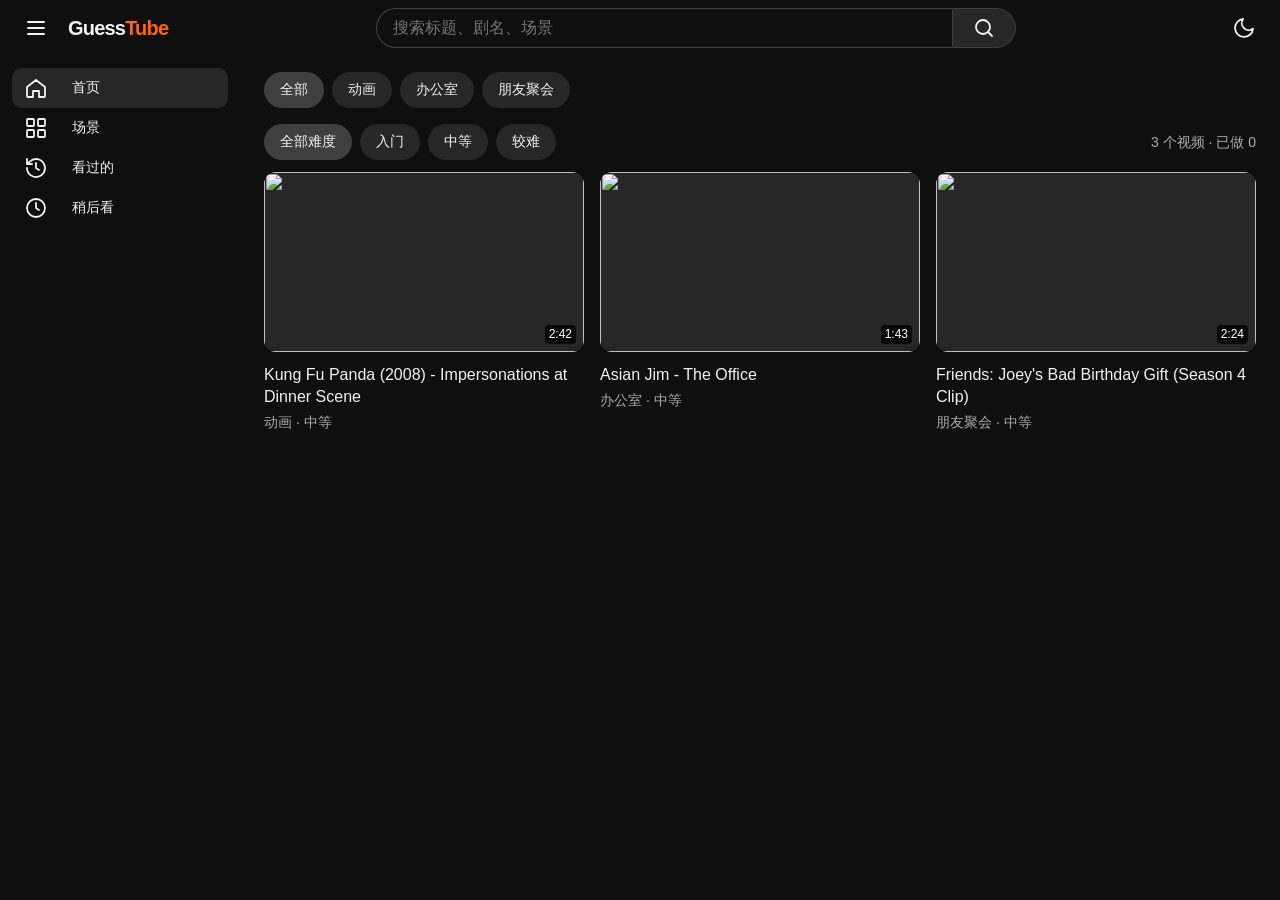
==== index.html @ d7e1af6d "GuessTube 外壳：首页/场景/看过/稍后看、看完出题、双击启动；去掉生词本" ====
<!doctype html>
<html lang="zh-CN">
<head>
<meta charset="UTF-8">
<meta name="viewport" content="width=device-width,initial-scale=1">
<link rel="icon" href="data:image/svg+xml,%3Csvg xmlns=%27http://www.w3.org/2000/svg%27 viewBox=%270 0 32 32%27%3E%3Crect width=%2732%27 height=%2732%27 rx=%277%27 fill=%27%23ff6600%27/%3E%3Ctext x=%2716%27 y=%2723%27 font-size=%2720%27 text-anchor=%27middle%27 fill=%27white%27 font-family=%27Arial%27 font-weight=%27bold%27%3E%3F%3C/text%3E%3C/svg%3E">
<title>GuessTube · 看画面猜英文</title>
<link rel="stylesheet" href="style.css">
</head>
<body>
<header>
  <div class="left">
    <button id="menu" class="icon" aria-label="菜单"></button>
    <a class="brand" href="#/">Guess<b>Tube</b></a>
  </div>
  <form id="search" role="search">
    <input id="query" type="search" placeholder="搜索标题、剧名、场景" autocomplete="off">
    <button aria-label="搜索" id="search-button"></button>
  </form>
  <div class="right"><button class="icon" id="theme" aria-label="切换深色"></button></div>
</header>
<div id="scrim"></div>
<nav aria-label="主导航"></nav>
<main id="view"></main>
<div id="toast" role="status"></div>
<script src="data/videos.js"></script>
<script src="main.js"></script>
</body>
</html>
---- style.css ----
:root{--bg:#fff;--surface:#f2f2f2;--line:#e5e5e5;--text:#0f0f0f;--muted:#606060;--accent:#f60;--blue:#065fd4;--header:56px;--sidebar:240px;--gap:16px;--radius:12px;--column:1100px;color-scheme:light}
:root[data-theme=dark]{--bg:#0f0f0f;--surface:#272727;--line:#3f3f3f;--text:#f1f1f1;--muted:#aaa;--blue:#3ea6ff;color-scheme:dark}
*{box-sizing:border-box}body{margin:0;background:var(--bg);color:var(--text);font:14px/1.4 Roboto,"Segoe UI",-apple-system,BlinkMacSystemFont,Arial,sans-serif}a{color:inherit;text-decoration:none}button,input,select{font:inherit;color:inherit}button{border:0;background:none;cursor:pointer}button:focus-visible,a:focus-visible{outline:2px solid var(--blue);outline-offset:3px}svg{width:24px;height:24px;flex-shrink:0;fill:none;stroke:currentColor;stroke-width:1.8;stroke-linecap:round;stroke-linejoin:round}header{height:var(--header);position:fixed;inset:0 0 auto;z-index:10;display:flex;align-items:center;justify-content:space-between;gap:16px;padding:0 16px;background:var(--bg)}.left,.right{display:flex;align-items:center}.left{gap:12px;flex:none}.brand{font-size:20px;font-weight:700;letter-spacing:-.8px;white-space:nowrap}.brand b{color:var(--accent)}.icon{width:40px;height:40px;border-radius:50%;display:grid;place-items:center}.icon:hover{background:var(--surface)}#search{display:flex;flex:0 1 640px;min-width:0}#query{height:40px;width:0;min-width:0;flex:1;padding:0 16px;border:1px solid var(--line);border-right:0;border-radius:40px 0 0 40px;background:var(--bg);font-size:16px;outline:none}#query:focus{border-color:var(--blue)}#search button{width:64px;height:40px;background:var(--surface);border:1px solid var(--line);border-radius:0 40px 40px 0;display:grid;place-items:center}nav{position:fixed;inset:56px auto 0 0;width:240px;padding:12px;overflow:auto;background:var(--bg);z-index:9}nav a{display:flex;gap:24px;align-items:center;height:40px;padding:0 12px;border-radius:10px}nav a.active,nav a:hover{background:var(--surface)}nav a.active{font-weight:500}main{margin-left:240px;padding:56px 24px 40px}.collapsed nav{width:72px;padding:4px}.collapsed nav a{flex-direction:column;gap:4px;height:74px;font-size:10px;padding:0;justify-content:center}.collapsed main{margin-left:72px}#scrim{display:none}.toolbar{display:flex;gap:8px;flex-wrap:wrap;align-items:center;padding-top:16px;max-width:1100px}.pill{height:36px;border-radius:18px;padding:0 16px;background:var(--surface);display:inline-flex;gap:6px;align-items:center;font-weight:500}.pill svg{width:20px;height:20px}.pill.active{background:var(--line)}.grow{flex:1}.filters{display:flex;flex-wrap:wrap;gap:16px 40px;padding:16px 0 8px;max-width:1100px;border-bottom:1px solid var(--line)}.filters h4{font-size:12px;letter-spacing:.04em;text-transform:uppercase;font-weight:500;color:var(--muted);margin:0 0 8px;padding-bottom:10px;border-bottom:1px solid var(--line);min-width:140px}.filters button{display:block;padding:7px 0;color:var(--muted);text-align:left}.filters button.active{font-weight:500;color:var(--text)}.grid{display:grid;grid-template-columns:repeat(auto-fill,minmax(300px,1fr));gap:40px 16px;padding-top:12px}.card{min-width:0;display:block}.thumb{aspect-ratio:16/9;background:var(--surface);border-radius:12px;position:relative;overflow:hidden}.duration{position:absolute;right:8px;bottom:8px;font-size:12px;font-weight:500;background:#000c;color:#fff;padding:1px 4px;border-radius:4px}.save{display:none;position:absolute;top:6px;right:6px;width:30px;height:30px;border-radius:4px;background:#000c;color:white;place-items:center}.save svg{width:20px;height:20px}.card:hover .save,.save:focus-visible,.save.active{display:grid}.info{padding-top:12px}.info h3{margin:0 0 4px;font-size:16px;font-weight:500;line-height:22px;display:-webkit-box;-webkit-line-clamp:2;-webkit-box-orient:vertical;overflow:hidden}.sub{font-size:14px;line-height:20px;color:var(--muted)}h2{font-size:24px;margin:16px 0 0}.status{text-align:center;color:var(--muted);padding:24px 0}.settings,.about{max-width:720px}.setting{display:flex;gap:24px;align-items:flex-start;justify-content:space-between;margin-top:24px;background:var(--surface);padding:16px;border-radius:12px}.setting b{font-size:15px;font-weight:500}.setting p{margin:6px 0 0;color:var(--muted);line-height:1.5}.setting input{width:36px;height:20px;accent-color:var(--blue);flex:none}.setting select{background:var(--bg);border:1px solid var(--line);padding:4px}.about{margin:auto;padding:24px 0 48px;font-size:15px;line-height:1.7}.about h1{font-size:32px;line-height:1.2;margin:0 0 8px;letter-spacing:-.8px}.about .lede{font-size:18px;color:var(--muted);margin:0 0 24px}.about h2{font-size:20px;margin:32px 0 8px}.stats{display:flex;flex-wrap:wrap;gap:24px;background:var(--surface);padding:16px;border-radius:12px}.stats b{display:block;font-size:24px}.stats span{font-size:13px;color:var(--muted)}.areas{display:grid;grid-template-columns:repeat(auto-fill,minmax(260px,1fr));gap:16px;margin-top:16px}.area{background:var(--surface);border-radius:12px;padding:14px 16px}.area h3{margin:0 0 6px;font-size:16px}.area a{display:block;padding:4px 0;color:var(--muted)}.watch{display:flex;gap:24px;padding-top:24px}.primary{flex:1;min-width:0}.related{width:340px;flex:none}.player{aspect-ratio:16/9;background:#000;border-radius:12px;overflow:hidden}.player iframe{width:100%;height:100%;border:0}.watch h1{font-size:20px;line-height:28px;margin:12px 0 8px}.owner{display:flex;align-items:center;justify-content:space-between;gap:12px;flex-wrap:wrap}.actions{display:flex;gap:8px;flex-wrap:wrap}.desc{margin-top:12px;background:var(--surface);border-radius:12px;padding:12px}.desc a,.about a{color:var(--blue)}.related .card{margin-bottom:16px}.related .info h3{font-size:14px;line-height:20px}.load{display:block;margin:24px auto}.notice{color:var(--muted);margin:12px 0}.playlist-head{display:flex;gap:12px;align-items:center;margin-top:16px}.playlist-head input{background:var(--bg);border:1px solid var(--line);border-radius:6px;padding:10px;min-width:0}.remove{float:right;color:var(--muted)}dialog{background:var(--bg);color:var(--text);border:0;border-radius:12px;padding:24px;width:min(420px,90vw)}dialog::backdrop{background:#0008}#toast{position:fixed;bottom:24px;left:24px;background:#222;color:#fff;padding:10px 16px;border-radius:8px;z-index:30;display:none}#toast.show{display:block}kbd{background:var(--surface);padding:3px 6px;border:1px solid var(--line);border-radius:4px}@media(max-width:1100px){.watch{flex-direction:column}.related{width:100%;display:grid;grid-template-columns:repeat(auto-fill,minmax(260px,1fr));gap:16px}}@media(max-width:800px){header{gap:8px;padding:0 8px 0 4px}.left{gap:4px}.brand{font-size:17px;letter-spacing:-.6px}.icon{width:34px}#query{padding:0 12px}#search button{width:44px}main,.collapsed main{margin-left:0;padding:56px 16px 32px}nav,.collapsed nav{width:240px;padding:12px;transform:translateX(-100%);box-shadow:0 0 24px #0005}.collapsed nav a{flex-direction:row;gap:24px;height:40px;font-size:14px;justify-content:flex-start;padding:0 12px}.drawer nav{transform:none}.drawer #scrim{display:block;position:fixed;inset:56px 0 0;z-index:8;background:#0006}.grid{grid-template-columns:1fr;gap:24px}.watch{padding-top:0;margin:0 -16px}.player{border-radius:0}.primary>:not(.player){margin-left:16px;margin-right:16px}.related{padding:16px}.playlist-head{flex-wrap:wrap}.filters{max-width:100%}.save{display:grid}}

.thumb img{display:block;width:100%;height:100%;object-fit:cover}

.stats{background:none;padding:0;border-radius:0}
  .about { max-width: 720px; margin: 0 auto; padding: 24px 0 48px; font-size: 15px; line-height: 1.6; }
  .about h1 { font-size: 32px; line-height: 1.2; margin: 8px 0 8px; letter-spacing: -.5px; }
  .about .lede { font-size: 18px; color: var(--muted); margin: 0 0 24px; }
  .about h2 { font-size: 20px; margin: 32px 0 8px; }
  .about p { margin: 0 0 12px; }
  .about ul { margin: 0 0 12px; padding-left: 20px; }
  .about li { margin-bottom: 6px; }
  .about a { color: var(--blue); }
  .about a:hover { text-decoration: underline; }
  .stats { display: grid; grid-template-columns: repeat(auto-fit, minmax(140px, 1fr)); gap: 12px; margin: 8px 0 8px; }
  .stat { background: var(--surface); border-radius: 12px; padding: 14px 16px; }
  .stat b { display: block; font-size: 24px; font-weight: 700; letter-spacing: -.5px; }
  .stat span { color: var(--muted); font-size: 13px; }
  .steps { counter-reset: s; list-style: none; padding: 0 !important; }
  .steps li { counter-increment: s; position: relative; padding-left: 36px; margin-bottom: 12px; }
  .steps li::before { content: counter(s); position: absolute; left: 0; top: 1px; width: 24px; height: 24px;
                      border-radius: 50%; background: var(--accent); color: #fff; font-size: 13px; font-weight: 700;
                      display: grid; place-items: center; }
  .fine { color: var(--muted); font-size: 13px; }
  .about code { font: 13px ui-monospace, SFMono-Regular, Menlo, monospace; background: var(--surface); padding: 1px 5px; border-radius: 4px; }
  .about .pill.dl { color: var(--text); text-decoration: none; }
  .files { width: 100%; border-collapse: collapse; font-size: 14px; }
  .files td { padding: 8px 8px 8px 0; border-top: 1px solid var(--line); vertical-align: top; }
  .files td.num { white-space: nowrap; color: var(--muted); }
  .files td:first-child { white-space: nowrap; }
  .prompt { font: 13px/1.55 ui-monospace, SFMono-Regular, Menlo, monospace; background: var(--surface); border-radius: 12px;
            padding: 14px 16px; white-space: pre-wrap; margin: 12px 0 8px; }

  
@media(max-width:800px){.save{display:none}.card:hover .save,.save.active{display:grid}}

kbd{font:12px/1 ui-monospace,SFMono-Regular,Menlo,monospace;background:var(--surface);border:1px solid var(--line);padding:3px 6px;border-radius:4px}

/* ---------- GuessTube 新增 ---------- */
body{font-family:Roboto,"PingFang SC","Segoe UI",-apple-system,BlinkMacSystemFont,Arial,sans-serif}
.toolbar .pill{text-decoration:none}
.done{position:absolute;left:8px;bottom:8px;font-size:12px;font-weight:600;background:var(--accent);color:#fff;padding:1px 6px;border-radius:4px}
a.area:hover{background:var(--line)}
.quiz{margin-top:16px;background:var(--surface);border-radius:12px;padding:16px 20px 20px}
.quiz h2{margin-top:4px}
.waiting b{font-size:16px}
.waiting p{color:var(--muted);margin:6px 0 14px}
.q{margin-top:18px;padding-top:14px;border-top:1px solid var(--line)}
.qhead{display:flex;gap:12px;align-items:baseline;justify-content:space-between;margin-bottom:8px}
.qhead b{font-size:15px;font-weight:500;line-height:1.5}
.link{color:var(--blue);white-space:nowrap}
.opt{display:flex;gap:10px;align-items:flex-start;padding:9px 12px;margin:6px 0;border-radius:10px;background:var(--bg);cursor:pointer;line-height:1.45}
.opt input{margin-top:3px;accent-color:var(--accent)}
.opt.answer{outline:2px solid #2ba640}
.wrong .opt:has(input:checked){outline:2px solid #e5484d}
.explain{color:var(--muted);margin-top:6px;line-height:1.5}
.right .explain{color:#2ba640}.wrong .explain{color:#e5484d}
.primary-btn{margin-top:20px;background:var(--accent);color:#fff}
.score{font-size:40px;font-weight:700;margin:20px 0 4px;color:var(--accent)}
.summary{font-size:15px;line-height:1.6}
.transcript{display:flex;flex-direction:column;gap:2px;margin-top:8px}
.line{display:flex;gap:14px;text-align:left;padding:8px 10px;border-radius:8px;line-height:1.45}
.line:hover{background:var(--bg)}
.line .ts{color:var(--blue);font-size:12px;min-width:36px;padding-top:2px}
.line b{display:block;font-weight:500}
.line i{display:block;font-style:normal;color:var(--muted);font-size:13px}
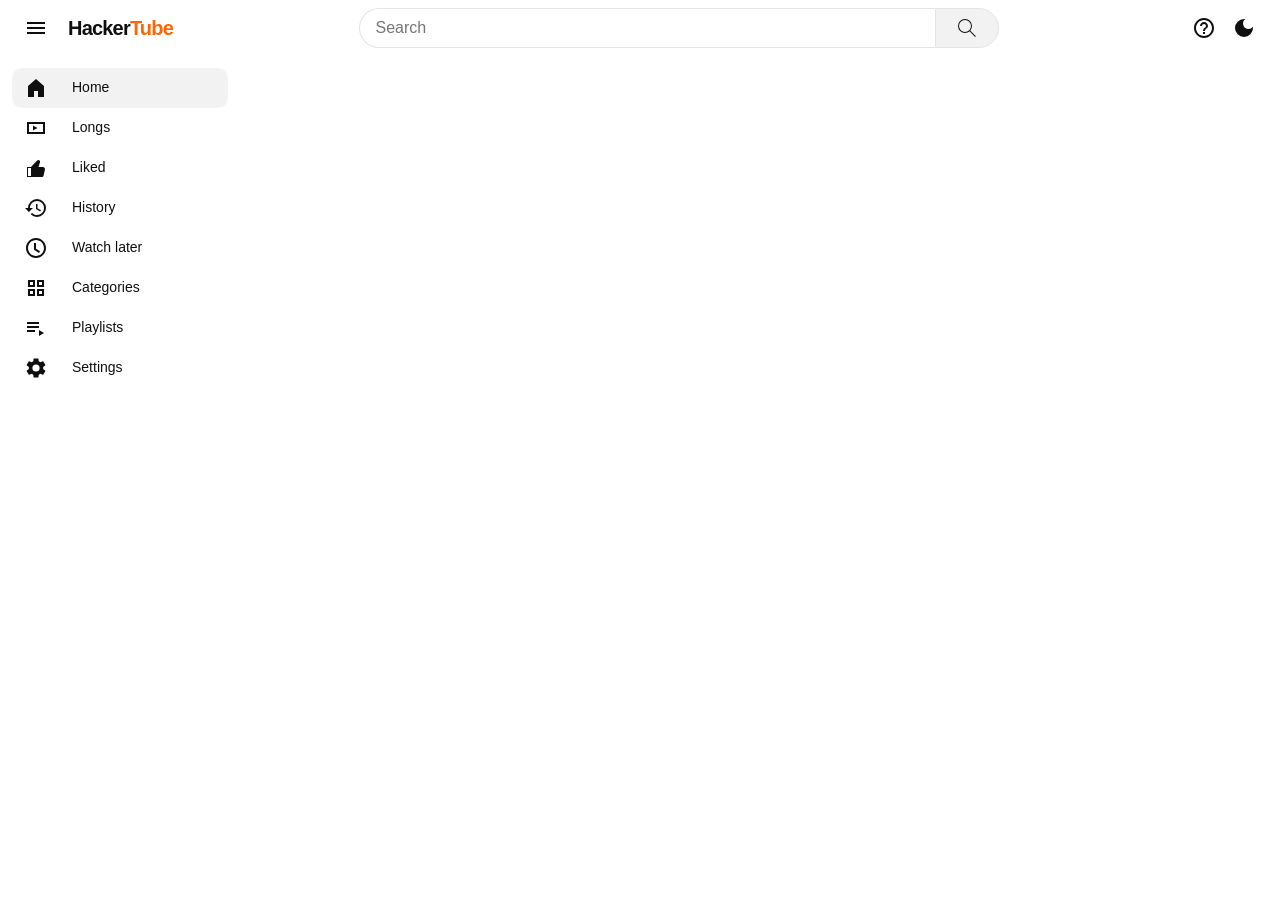
==== commit c04aba11: "起点：拷入 HackerTube 复刻外壳" ====
--- a/index.html
+++ b/index.html
@@ -1,29 +1 @@
-<!doctype html>
-<html lang="zh-CN">
-<head>
-<meta charset="UTF-8">
-<meta name="viewport" content="width=device-width,initial-scale=1">
-<link rel="icon" href="data:image/svg+xml,%3Csvg xmlns=%27http://www.w3.org/2000/svg%27 viewBox=%270 0 32 32%27%3E%3Crect width=%2732%27 height=%2732%27 rx=%277%27 fill=%27%23ff6600%27/%3E%3Ctext x=%2716%27 y=%2723%27 font-size=%2720%27 text-anchor=%27middle%27 fill=%27white%27 font-family=%27Arial%27 font-weight=%27bold%27%3E%3F%3C/text%3E%3C/svg%3E">
-<title>GuessTube · 看画面猜英文</title>
-<link rel="stylesheet" href="style.css">
-</head>
-<body>
-<header>
-  <div class="left">
-    <button id="menu" class="icon" aria-label="菜单"></button>
-    <a class="brand" href="#/">Guess<b>Tube</b></a>
-  </div>
-  <form id="search" role="search">
-    <input id="query" type="search" placeholder="搜索标题、剧名、场景" autocomplete="off">
-    <button aria-label="搜索" id="search-button"></button>
-  </form>
-  <div class="right"><button class="icon" id="theme" aria-label="切换深色"></button></div>
-</header>
-<div id="scrim"></div>
-<nav aria-label="主导航"></nav>
-<main id="view"></main>
-<div id="toast" role="status"></div>
-<script src="data/videos.js"></script>
-<script src="main.js"></script>
-</body>
-</html>
+<!doctype html><html lang="en"><head><meta charset="UTF-8"><meta name="viewport" content="width=device-width,initial-scale=1"><link rel="icon" href="data:image/svg+xml,%3Csvg xmlns=%27http://www.w3.org/2000/svg%27 viewBox=%270 0 32 32%27%3E%3Crect width=%2732%27 height=%2732%27 rx=%277%27 fill=%27%23ff6600%27/%3E%3Cpath d=%27M12 8L24 16L12 24Z%27 fill=%27white%27/%3E%3C/svg%3E"><title>HackerTube</title><link rel="stylesheet" href="style.css"></head><body><header><div class="left"><button id="menu" class="icon" aria-label="Menu"></button><a class="brand" href="#/">Hacker<b>Tube</b></a></div><form id="search" role="search"><input id="query" type="search" placeholder="Search" aria-label="Search videos" autocomplete="off"><button aria-label="Search" id="search-button"></button></form><div class="right"><a href="#/about" class="icon" id="about" aria-label="About HackerTube"></a><button class="icon" id="theme" aria-label="Toggle dark theme"></button></div></header><div id="scrim"></div><nav aria-label="Main navigation"></nav><main id="view"></main><dialog id="help"><h3>Keyboard shortcuts</h3><p><kbd>/</kbd> Search</p><p><kbd>Esc</kbd> Close menu</p><p><kbd>?</kbd> Keyboard shortcuts</p><button class="pill" id="close-help">Close</button></dialog><div id="toast" role="status"></div><script src="data/videos.js"></script><script src="main.js"></script></body></html>
--- a/style.css
+++ b/style.css
@@ -2,7 +2,7 @@
 :root[data-theme=dark]{--bg:#0f0f0f;--surface:#272727;--line:#3f3f3f;--text:#f1f1f1;--muted:#aaa;--blue:#3ea6ff;color-scheme:dark}
 *{box-sizing:border-box}body{margin:0;background:var(--bg);color:var(--text);font:14px/1.4 Roboto,"Segoe UI",-apple-system,BlinkMacSystemFont,Arial,sans-serif}a{color:inherit;text-decoration:none}button,input,select{font:inherit;color:inherit}button{border:0;background:none;cursor:pointer}button:focus-visible,a:focus-visible{outline:2px solid var(--blue);outline-offset:3px}svg{width:24px;height:24px;flex-shrink:0;fill:none;stroke:currentColor;stroke-width:1.8;stroke-linecap:round;stroke-linejoin:round}header{height:var(--header);position:fixed;inset:0 0 auto;z-index:10;display:flex;align-items:center;justify-content:space-between;gap:16px;padding:0 16px;background:var(--bg)}.left,.right{display:flex;align-items:center}.left{gap:12px;flex:none}.brand{font-size:20px;font-weight:700;letter-spacing:-.8px;white-space:nowrap}.brand b{color:var(--accent)}.icon{width:40px;height:40px;border-radius:50%;display:grid;place-items:center}.icon:hover{background:var(--surface)}#search{display:flex;flex:0 1 640px;min-width:0}#query{height:40px;width:0;min-width:0;flex:1;padding:0 16px;border:1px solid var(--line);border-right:0;border-radius:40px 0 0 40px;background:var(--bg);font-size:16px;outline:none}#query:focus{border-color:var(--blue)}#search button{width:64px;height:40px;background:var(--surface);border:1px solid var(--line);border-radius:0 40px 40px 0;display:grid;place-items:center}nav{position:fixed;inset:56px auto 0 0;width:240px;padding:12px;overflow:auto;background:var(--bg);z-index:9}nav a{display:flex;gap:24px;align-items:center;height:40px;padding:0 12px;border-radius:10px}nav a.active,nav a:hover{background:var(--surface)}nav a.active{font-weight:500}main{margin-left:240px;padding:56px 24px 40px}.collapsed nav{width:72px;padding:4px}.collapsed nav a{flex-direction:column;gap:4px;height:74px;font-size:10px;padding:0;justify-content:center}.collapsed main{margin-left:72px}#scrim{display:none}.toolbar{display:flex;gap:8px;flex-wrap:wrap;align-items:center;padding-top:16px;max-width:1100px}.pill{height:36px;border-radius:18px;padding:0 16px;background:var(--surface);display:inline-flex;gap:6px;align-items:center;font-weight:500}.pill svg{width:20px;height:20px}.pill.active{background:var(--line)}.grow{flex:1}.filters{display:flex;flex-wrap:wrap;gap:16px 40px;padding:16px 0 8px;max-width:1100px;border-bottom:1px solid var(--line)}.filters h4{font-size:12px;letter-spacing:.04em;text-transform:uppercase;font-weight:500;color:var(--muted);margin:0 0 8px;padding-bottom:10px;border-bottom:1px solid var(--line);min-width:140px}.filters button{display:block;padding:7px 0;color:var(--muted);text-align:left}.filters button.active{font-weight:500;color:var(--text)}.grid{display:grid;grid-template-columns:repeat(auto-fill,minmax(300px,1fr));gap:40px 16px;padding-top:12px}.card{min-width:0;display:block}.thumb{aspect-ratio:16/9;background:var(--surface);border-radius:12px;position:relative;overflow:hidden}.duration{position:absolute;right:8px;bottom:8px;font-size:12px;font-weight:500;background:#000c;color:#fff;padding:1px 4px;border-radius:4px}.save{display:none;position:absolute;top:6px;right:6px;width:30px;height:30px;border-radius:4px;background:#000c;color:white;place-items:center}.save svg{width:20px;height:20px}.card:hover .save,.save:focus-visible,.save.active{display:grid}.info{padding-top:12px}.info h3{margin:0 0 4px;font-size:16px;font-weight:500;line-height:22px;display:-webkit-box;-webkit-line-clamp:2;-webkit-box-orient:vertical;overflow:hidden}.sub{font-size:14px;line-height:20px;color:var(--muted)}h2{font-size:24px;margin:16px 0 0}.status{text-align:center;color:var(--muted);padding:24px 0}.settings,.about{max-width:720px}.setting{display:flex;gap:24px;align-items:flex-start;justify-content:space-between;margin-top:24px;background:var(--surface);padding:16px;border-radius:12px}.setting b{font-size:15px;font-weight:500}.setting p{margin:6px 0 0;color:var(--muted);line-height:1.5}.setting input{width:36px;height:20px;accent-color:var(--blue);flex:none}.setting select{background:var(--bg);border:1px solid var(--line);padding:4px}.about{margin:auto;padding:24px 0 48px;font-size:15px;line-height:1.7}.about h1{font-size:32px;line-height:1.2;margin:0 0 8px;letter-spacing:-.8px}.about .lede{font-size:18px;color:var(--muted);margin:0 0 24px}.about h2{font-size:20px;margin:32px 0 8px}.stats{display:flex;flex-wrap:wrap;gap:24px;background:var(--surface);padding:16px;border-radius:12px}.stats b{display:block;font-size:24px}.stats span{font-size:13px;color:var(--muted)}.areas{display:grid;grid-template-columns:repeat(auto-fill,minmax(260px,1fr));gap:16px;margin-top:16px}.area{background:var(--surface);border-radius:12px;padding:14px 16px}.area h3{margin:0 0 6px;font-size:16px}.area a{display:block;padding:4px 0;color:var(--muted)}.watch{display:flex;gap:24px;padding-top:24px}.primary{flex:1;min-width:0}.related{width:340px;flex:none}.player{aspect-ratio:16/9;background:#000;border-radius:12px;overflow:hidden}.player iframe{width:100%;height:100%;border:0}.watch h1{font-size:20px;line-height:28px;margin:12px 0 8px}.owner{display:flex;align-items:center;justify-content:space-between;gap:12px;flex-wrap:wrap}.actions{display:flex;gap:8px;flex-wrap:wrap}.desc{margin-top:12px;background:var(--surface);border-radius:12px;padding:12px}.desc a,.about a{color:var(--blue)}.related .card{margin-bottom:16px}.related .info h3{font-size:14px;line-height:20px}.load{display:block;margin:24px auto}.notice{color:var(--muted);margin:12px 0}.playlist-head{display:flex;gap:12px;align-items:center;margin-top:16px}.playlist-head input{background:var(--bg);border:1px solid var(--line);border-radius:6px;padding:10px;min-width:0}.remove{float:right;color:var(--muted)}dialog{background:var(--bg);color:var(--text);border:0;border-radius:12px;padding:24px;width:min(420px,90vw)}dialog::backdrop{background:#0008}#toast{position:fixed;bottom:24px;left:24px;background:#222;color:#fff;padding:10px 16px;border-radius:8px;z-index:30;display:none}#toast.show{display:block}kbd{background:var(--surface);padding:3px 6px;border:1px solid var(--line);border-radius:4px}@media(max-width:1100px){.watch{flex-direction:column}.related{width:100%;display:grid;grid-template-columns:repeat(auto-fill,minmax(260px,1fr));gap:16px}}@media(max-width:800px){header{gap:8px;padding:0 8px 0 4px}.left{gap:4px}.brand{font-size:17px;letter-spacing:-.6px}.icon{width:34px}#query{padding:0 12px}#search button{width:44px}main,.collapsed main{margin-left:0;padding:56px 16px 32px}nav,.collapsed nav{width:240px;padding:12px;transform:translateX(-100%);box-shadow:0 0 24px #0005}.collapsed nav a{flex-direction:row;gap:24px;height:40px;font-size:14px;justify-content:flex-start;padding:0 12px}.drawer nav{transform:none}.drawer #scrim{display:block;position:fixed;inset:56px 0 0;z-index:8;background:#0006}.grid{grid-template-columns:1fr;gap:24px}.watch{padding-top:0;margin:0 -16px}.player{border-radius:0}.primary>:not(.player){margin-left:16px;margin-right:16px}.related{padding:16px}.playlist-head{flex-wrap:wrap}.filters{max-width:100%}.save{display:grid}}
 
-.thumb img{display:block;width:100%;height:100%;object-fit:cover}
+.thumb img{display:block;width:100%;height:100%;object-fit:cover}:root[data-theme=dark] .thumb img{opacity:.06}
 
 .stats{background:none;padding:0;border-radius:0}
   .about { max-width: 720px; margin: 0 auto; padding: 24px 0 48px; font-size: 15px; line-height: 1.6; }
@@ -37,32 +37,3 @@
 @media(max-width:800px){.save{display:none}.card:hover .save,.save.active{display:grid}}
 
 kbd{font:12px/1 ui-monospace,SFMono-Regular,Menlo,monospace;background:var(--surface);border:1px solid var(--line);padding:3px 6px;border-radius:4px}
-
-/* ---------- GuessTube 新增 ---------- */
-body{font-family:Roboto,"PingFang SC","Segoe UI",-apple-system,BlinkMacSystemFont,Arial,sans-serif}
-.toolbar .pill{text-decoration:none}
-.done{position:absolute;left:8px;bottom:8px;font-size:12px;font-weight:600;background:var(--accent);color:#fff;padding:1px 6px;border-radius:4px}
-a.area:hover{background:var(--line)}
-.quiz{margin-top:16px;background:var(--surface);border-radius:12px;padding:16px 20px 20px}
-.quiz h2{margin-top:4px}
-.waiting b{font-size:16px}
-.waiting p{color:var(--muted);margin:6px 0 14px}
-.q{margin-top:18px;padding-top:14px;border-top:1px solid var(--line)}
-.qhead{display:flex;gap:12px;align-items:baseline;justify-content:space-between;margin-bottom:8px}
-.qhead b{font-size:15px;font-weight:500;line-height:1.5}
-.link{color:var(--blue);white-space:nowrap}
-.opt{display:flex;gap:10px;align-items:flex-start;padding:9px 12px;margin:6px 0;border-radius:10px;background:var(--bg);cursor:pointer;line-height:1.45}
-.opt input{margin-top:3px;accent-color:var(--accent)}
-.opt.answer{outline:2px solid #2ba640}
-.wrong .opt:has(input:checked){outline:2px solid #e5484d}
-.explain{color:var(--muted);margin-top:6px;line-height:1.5}
-.right .explain{color:#2ba640}.wrong .explain{color:#e5484d}
-.primary-btn{margin-top:20px;background:var(--accent);color:#fff}
-.score{font-size:40px;font-weight:700;margin:20px 0 4px;color:var(--accent)}
-.summary{font-size:15px;line-height:1.6}
-.transcript{display:flex;flex-direction:column;gap:2px;margin-top:8px}
-.line{display:flex;gap:14px;text-align:left;padding:8px 10px;border-radius:8px;line-height:1.45}
-.line:hover{background:var(--bg)}
-.line .ts{color:var(--blue);font-size:12px;min-width:36px;padding-top:2px}
-.line b{display:block;font-weight:500}
-.line i{display:block;font-style:normal;color:var(--muted);font-size:13px}
